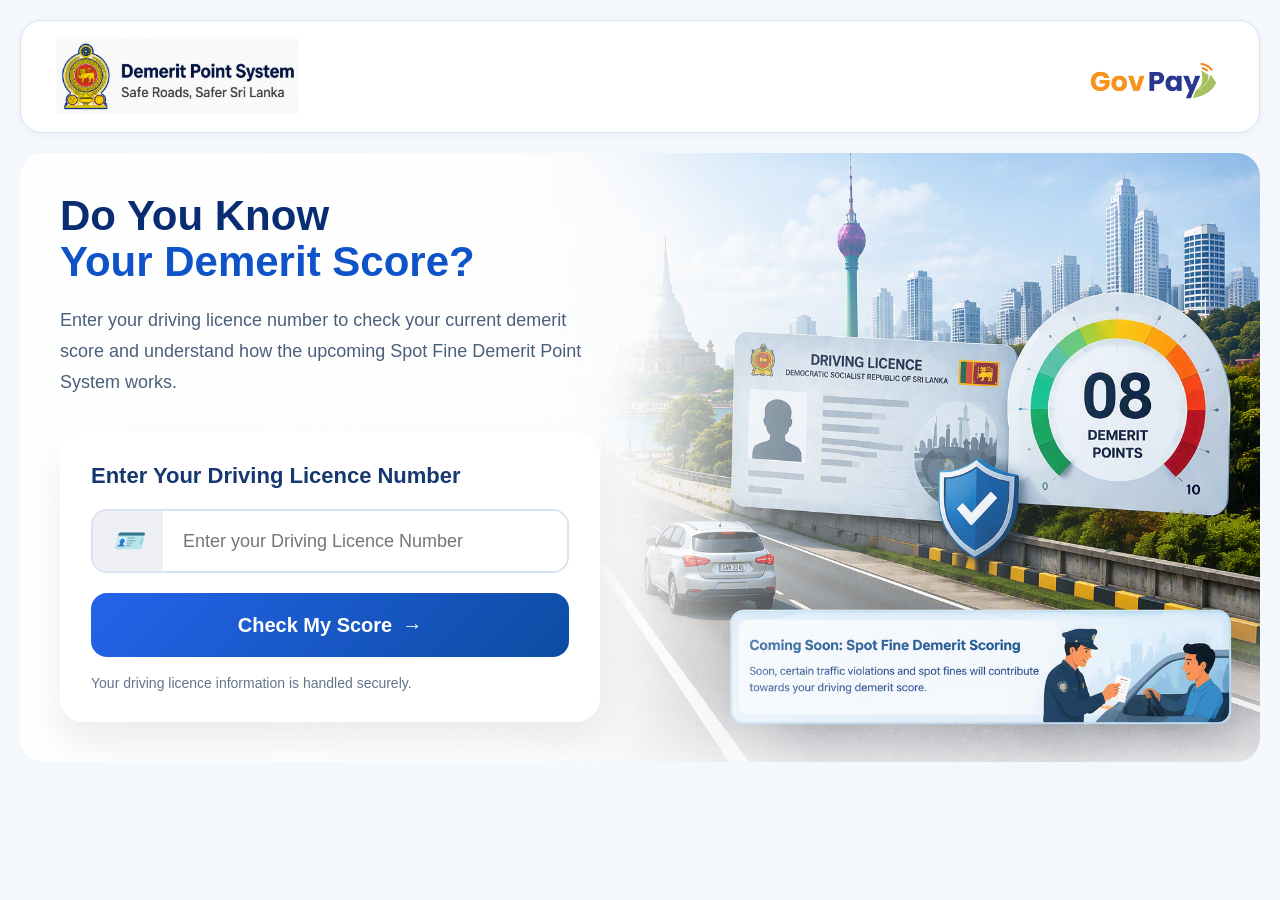
==== Index.html @ 04e5f17e "Add files via upload" ====
<!DOCTYPE html>
<html lang="en">
<head>
    <meta charset="UTF-8">
    <meta name="viewport" content="width=device-width, initial-scale=1.0">
    <title>GovPay</title>

    <link rel="stylesheet" href="govpay.css">
    <link href="select2.min.css"
          rel="stylesheet" />
</head>
<body>

    <div class="govpay-home">

        <!-- Top Branding -->
        <div class="top-brand-bar">

            <div class="brand-left">
                <img src="images/6000_testbabnk.png" alt="GovPay Logo" />
            </div>

            <div class="brand-right">
                <img src="images/govpay-logo.png" alt="GovPay Logo" />
                
            </div>

        </div>

        <!-- HERO SECTION -->
        <div class="hero-banner">

            <div class="hero-overlay"></div>

            <div class="hero-content">

                <h1>
                    Do You Know
                    <span>Your Demerit Score?</span>
                </h1>

                <p>
                    Enter your driving licence number to check your
                    current demerit score and understand how the
                    upcoming Spot Fine Demerit Point System works.
                </p>

                <div class="demerit-card">

                    <h3>
                        Enter Your Driving Licence Number
                    </h3>

                    <div class="demerit-input-wrap">

                        <div class="demerit-icon">
                            <i class="fa fa-id-card">🪪</i>
                        </div>

                        <input type="text"
                               placeholder="Enter your Driving Licence Number" 
                               id="txtDrivingLicence"
                               name="txtDrivingLicence"/>

                    </div>

                    <button class="btn-check-score">

                        Check My Score

                        <span>→</span>

                    </button>

                    <div class="secure-note">

                        <i class="fa fa-lock"></i>

                        Your driving licence information is handled securely.

                    </div>

                </div>

            </div>

        </div>


    </div>

    <!-- jQuery -->
    <script src="jquery-3.7.1.min.js"></script>

    <!-- Select2 -->
    <script src="select2.min.js"></script>

    <script>

        $(document).ready(function () {

            var fineScoreMap = {
                "1": 1,
                "2": 5,
                "3": 10,
                "4": 2,
                "5": 15,
                "6": 34,
                "7": 6,
                "8": 7,
                "9": 1,
                "10": 1,
                "11": 1,
                "12": 1
            };

            $(".btn-check-score").on("click", function () {

                var licenceNo = $("#txtDrivingLicence")
                    .val()
                    .trim();

                if (!licenceNo) {

                    alert("Please enter Driving Licence Number");

                    return;
                }

                $.getJSON("./fine.json", function (data) {

                    var records = data.filter(function (x) {

                        return (
                            (x.DrivingLicenseNo_Clean || "")
                                .trim()
                                .toUpperCase() ===
                            licenceNo
                                .trim()
                                .toUpperCase()
                        );

                    });

                    var score = 0;

                    records.forEach(function (item) {

                        var fineTypeId =
                            String(item.fineTypeID || "");

                        var fineCount =
                            parseInt(item.FineTypeCount || 0);

                        var fineScore =
                            parseInt(
                                fineScoreMap[fineTypeId] || 0
                            );

                        score +=
                            fineCount * fineScore;

                    });

                    var vehicleNo =
                        records.length > 0
                            ? records[0].VehicleNo
                            : "";

                    sessionStorage.setItem(
                        "DrivingLicenceNo",
                        licenceNo
                    );

                    sessionStorage.setItem(
                        "VehicleNo",
                        vehicleNo
                    );

                    sessionStorage.setItem(
                        "DrivingScore",
                        score
                    );

                    window.location.href =
                        "TFResult.html";

                });

            });

        });

    </script>
</body>
</html>
---- govpay.css ----
/* ===== RESET ===== */

* {
    margin: 0;
    padding: 0;
    box-sizing: border-box;
}

body {
    font-family: 'Segoe UI',sans-serif;
    background: #f4f7fb;
    color: #333;
}

.govpay-home {
    max-width: 1400px;
    margin: auto;
    padding: 20px;
}

/* ===== LOGO ===== */

.logo-section {
    text-align: center;
    margin-bottom: 5px;
}

.logo-section img {
    height: 80px;
 }

.logo-section-bank {
    text-align: center;
    margin-bottom: 10px;
}

.logo-section-bank img {
    height: 50px;
}

.top-brand-bar {
    display: flex;
    align-items: center;
    justify-content: space-between;
    padding: 18px 35px;
    margin-bottom: 20px;
    background: #ffffff;
    border: 1px solid #D9E3EF;
    border-radius: 22px;
    box-shadow: 0 2px 8px rgba(0,0,0,.04);
}

.brand-left img {
    height: 75px;
    width: auto;
    display: block;
}

.brand-right img {
    height: 55px;
    width: auto;
    display: block;
}

/* ===== SEARCH ===== */

.search-section {
    margin-bottom: 20px;
}

.search-box {
    position: relative;
}

.search-box input {
        width: 100%;
        height: 60px;
        border: 1px solid #dcdcdc;
        border-radius: 16px;
        padding: 0 55px;
        font-size: 16px;
        background: #fff;
        outline: none;
}

.search-icon {
    position: absolute;
    left: 18px;
    top: 18px;
    font-size: 18px;
}

.mic-icon {
    position: absolute;
    right: 18px;
    top: 18px;
    font-size: 18px;
}

/* ===== HERO BANNER ===== */

.hero-banner {
    position: relative;
    min-height: 580px;
    border-radius: 24px;
    overflow: hidden;
    margin-bottom: 30px;
    background-image: url('./images/demerit-background.png');
    background-repeat: no-repeat;
    background-size: 80% auto;
    background-position: right center;
}

.hero-overlay {
    position: absolute;
    top: 0;
    right: 0;
    bottom: 0;
    left: 0;
    background: linear-gradient( 90deg, rgba(255,255,255,.96) 0%, rgba(255,255,255,.92) 15%, rgba(255,255,255,.82) 30%, rgba(255,255,255,.55) 45%, rgba(255,255,255,.20) 65%, rgba(255,255,255,0) 100% );
}

.hero-content {
    position: relative;
    z-index: 10;
    width: 100%;
    max-width: 620px;
    padding: 40px;
}

    .hero-content h1 {
        margin: 0;
        font-size: 42px;
        line-height: 1.1;
        font-weight: 700;
        color: #082d72;
    }

        .hero-content h1 span {
            display: block;
            color: rgb(15, 83, 201);
        }

    .hero-content p {
        margin-top: 20px;
        margin-bottom: 35px;
        font-size: 18px;
        line-height: 1.7;
        color: #4b5f7b;
    }

.demerit-card {
    background: rgba(255,255,255,.88);
    backdrop-filter: blur(10px);
    border-radius: 24px;
    padding: 30px;
    border: 1px solid rgba(255,255,255,.70);
    box-shadow: 0 20px 40px rgba(0,0,0,.08);
}

    .demerit-card h3 {
        margin-bottom: 20px;
        color: #17376F;
        font-size: 22px;
        font-weight: 700;
    }

.demerit-input-wrap {
    display: flex;
    height: 64px;
    overflow: hidden;
    border-radius: 16px;
    border: 2px solid #d9e3ef;
    background: #fff;
    margin-bottom: 20px;
}

.demerit-icon {
    width: 70px;
    background: #eef0f5;
    color: white;
    display: flex;
    align-items: center;
    justify-content: center;
    font-size: 24px;
}

.demerit-input-wrap input {
    flex: 1;
    border: none;
    outline: none;
    padding: 0 20px;
    font-size: 18px;
}
.score-status-banner {
    display: flex;
    justify-content: space-between;
    align-items: center;
    background: #f4f8ff;
    border: 1px solid #dce8ff;
    border-radius: 24px;
    padding: 30px;
    margin-bottom: 25px;
}

.score-status-left {
    flex: 1;
}

    .score-status-left h2 {
        margin: 0;
        color: #17376F;
        font-size: 30px;
    }

    .score-status-left p {
        margin-top: 8px;
        color: #64748B;
    }

.progress-steps {
    display: flex;
    justify-content: space-between;
    position: relative;
    margin-top: 35px;
    max-width: 850px;
}

.progress-line {
    position: absolute;
    left: 10%;
    right: 10%;
    top: 25px;
    height: 3px;
    background: #d8e2f0;
    z-index: 1;
}

.step {
    position: relative;
    z-index: 2;
    text-align: center;
    width: 180px;
}

.step-icon {
    width: 50px;
    height: 50px;
    border-radius: 50%;
    background: #d1d5db;
    color: white;
    margin: auto;
    display: flex;
    align-items: center;
    justify-content: center;
    font-size: 20px;
}

.step.completed .step-icon,
.step.active .step-icon {
    background: #2563eb;
}

.step span {
    display: block;
    margin-top: 12px;
    font-size: 14px;
    font-weight: 600;
    color: #475569;
}

.score-status-right {
    width: 220px;
    text-align: center;
}

.security-icon {
    width: 120px;
    height: 120px;
    border-radius: 50%;
    border: 3px solid #d6e4ff;
    color: #0c4da2;
    font-size: 50px;
    display: flex;
    justify-content: center;
    align-items: center;
    margin: auto;
}

/* Driver Score Card */

.driving-score-card {
    text-align: center;
    background: linear-gradient( 135deg, #eef5ff, #dbeafe );
    border-radius: 20px;
    padding: 25px;
    margin-top: 20px;
}

.score-label {
    color: #64748B;
    font-size: 15px;
    margin-bottom: 10px;
}

.score-value {
    font-size: 60px;
    font-weight: 800;
    color: #0c4da2;
}

.btn-check-score {
    width: 100%;
    height: 64px;
    border: none;
    border-radius: 16px;
    cursor: pointer;
    background: linear-gradient( 135deg, #2563eb, #0c4da2 );
    color: white;
    font-size: 20px;
    font-weight: 600;
    display: flex;
    align-items: center;
    justify-content: center;
    gap: 10px;
}

    .btn-check-score:hover {
        filter: brightness(1.05);
    }

.secure-note {
    margin-top: 18px;
    font-size: 14px;
    color: #64748b;
}
.confirm-grid {
    display: grid;
    grid-template-columns: repeat(2, 1fr);
    gap: 18px;
}

.confirm-item {
    background: #f8fbff;
    border: 1px solid #dce8f8;
    border-radius: 16px;
    padding: 18px;
}

    .confirm-item label {
        display: block;
        color: #64748b;
        font-size: 13px;
        margin-bottom: 6px;
    }

    .confirm-item span {
        color: #17376f;
        font-size: 18px;
        font-weight: 700;
    }

/* ERROR */

.confirm-error {
    background: #fef2f2;
    border: 1px solid #fecaca;
    color: #dc2626;
    padding: 15px;
    border-radius: 12px;
    margin-bottom: 20px;
}

/* NOTE */

.confirm-note {
    margin-top: 25px;
    padding: 15px;
    background: #eef5ff;
    color: #17376f;
    border-radius: 12px;
    text-align: center;
    font-weight: 500;
}

.driver-score-card {
    background: #fff;
    border-radius: 24px;
    padding: 30px;
    margin-top: 25px;
    text-align: center;
    box-shadow: 0 10px 30px rgba(0,0,0,.06);
}

.score-value {
    font-size: 72px;
    font-weight: 800;
    line-height: 1;
}

.score-zone {
    margin-top: 15px;
    font-size: 26px;
    font-weight: 700;
}

.score-message {
    margin-top: 8px;
    color: #64748b;
    font-size: 16px;
}

/* BUTTONS */

.confirm-footer {
    display: flex;
    justify-content: center;
    gap: 15px;
    margin-top: 30px;
}

@media (max-width:768px) {

    .hero-banner {
        min-height: auto;
    }

    .hero-content {
        max-width: 100%;
        padding: 25px;
    }

        .hero-content h1 {
            font-size: 34px;
        }

        .hero-content p {
            font-size: 15px;
        }

    .demerit-card {
        padding: 20px;
    }
}

.hero-features {
    display: flex;
    gap: 25px;
    margin-top: 20px;
}

.feature-item {
    display: flex;
    align-items: flex-start;
    gap: 12px;
    min-width: 180px;
}

.feature-icon {
    height: 52px;
    flex-shrink: 0;
}

    .feature-icon img {
        width: 100%;
        height: 100%;
        object-fit: contain;
    }

.feature-title {
    color: #17376F;
    font-size: 18px;
    font-weight: 700;
    margin-bottom: 2px;
}

.feature-desc {
    color: #55657D;
    font-size: 13px;
    line-height: 1.4;
}

/* ===== SECTION HEADER ===== */

.section-header {
    display: flex;
    justify-content: space-between;
    align-items: center;
    margin-bottom: 20px;
}

    .section-header h2 {
        font-size: 26px;
    }

    .section-header a {
        text-decoration: none;
        color: #0057d9;
        font-weight: 600;
    }

/* ===== SERVICES ===== */

.services-section {
    margin-bottom: 40px;
}

.services-grid {
    display: grid;
    grid-template-columns: repeat(8, 1fr);
    gap: 15px;
}

.service-card {
    background: #fff;
    border-radius: 16px;
    padding: 15px;
    text-align: center;
    border: 1px solid #E5E7EB;
    cursor: pointer;
    transition: all .2s ease;
}

    .service-card.active {
        border: 2px solid #0057D9;
        background: #EEF4FF;
        box-shadow: 0 4px 15px rgba(0,87,217,.15);
    }

        .service-card.active .service-icon {
            transform: scale(1.05);
        }

    .service-card:hover {
        transform: translateY(-2px);
        box-shadow: 0 4px 12px rgba(0,0,0,.08);
    }

.service-icon {
    width: 100px;
    height: 100px;
    border-radius: 50%;
    margin: auto;
    display: flex;
    justify-content: center;
    align-items: center;
    font-size: 32px;
    overflow: hidden;
}

.service-icon img {
    width: 70px;
    height: 70px;
    object-fit: contain;
}

.blue {
    background: #eaf2ff;
}

.green {
    background: #e9fff0;
}

.purple {
    background: #f4ecff;
}

.orange {
    background: #fff1e5;
}

.red {
    background: #ffe8e8;
}

.gold {
    background: #fff8df;
}

.service-card h4 {
    margin-top: 8px;
    font-size: 13px;
    font-weight: 600;
}

.service-card p {
    display: none;
}

/* ===== POPULAR SERVICES ===== */

.popular-section {
    margin-bottom: 40px;
}

.popular-grid {
    display: grid;
    grid-template-columns: repeat(5,1fr);
    gap: 20px;
}

.popular-card {
    background: #fff;
    border-radius: 16px;
    text-align: center;
    padding: 20px;
    border: 1px solid #eee;
}

.popular-card img {
    width: 70px;
    height: 70px;
    object-fit: contain;
}

.popular-card span {
    display: block;
    margin-top: 12px;
    font-weight: 600;
}

/* ===== RECENT ===== */

.recent-section {
    margin-bottom: 40px;
}

.recent-list {
    display: flex;
    gap: 15px;
    flex-wrap: wrap;
}

.recent-item {
    background: white;
    padding: 14px 20px;
    border-radius: 50px;
    border: 1px solid #ddd;
}

.filter-section {
    margin: 25px 0;
}

.filter-grid {
    display: grid;
    grid-template-columns: 1fr 1fr;
    gap: 15px;
}

.filter-item label {
    display: block;
    margin-bottom: 8px;
    font-weight: 600;
    color: #444;
}

.gov-select {
    width: 100%;
}

.select2-container .select2-selection--single {
    height: 50px !important;
    border-radius: 12px !important;
    border: 1px solid #ddd !important;
}

.select2-container--default
.select2-selection--single
.select2-selection__rendered {
    line-height: 50px !important;
}

.select2-container--default
.select2-selection--single
.select2-selection__arrow {
    height: 50px !important;
}

.action-section {
    margin-top: 20px;
    text-align: center;
}

.btn-continue {
    min-width: 220px;
    height: 52px;
    border: none;
    border-radius: 14px;
    background: linear-gradient(135deg,#0047AB,#283891);
    color: #fff;
    font-size: 16px;
    font-weight: 600;
    cursor: pointer;
    transition: .2s;
}

    .btn-continue:hover {
        background: #0047AB;
    }

    .btn-continue:active {
        transform: scale(.98);
    }

.btn-cancel {
    min-width: 140px;
    height: 50px;
    border: 1px solid #D1D5DB;
    border-radius: 12px;
    background: #F3F4F6;
    color: #374151;
    font-size: 15px;
    font-weight: 600;
    cursor: pointer;
}

    .btn-cancel:hover {
        background: #E5E7EB;
    }

/* ===== TABLET ===== */

@media(max-width:1024px) {

    .services-grid {
        grid-template-columns: repeat(6, 1fr);
    }

    .popular-grid {
        grid-template-columns: repeat(3,1fr);
    }
}

@media (min-width:769px) and (max-width:1024px) {

    .hero-banner {
        min-height: 500px;
        background-size: 100% auto;
        background-position: right center;
    }

    .hero-content {
        max-width: 500px;
        padding: 35px;
    }

        .hero-content h1 {
            font-size: 36px;
        }

        .hero-content p {
            font-size: 16px;
        }
}

/* ===== MOBILE ===== */

@media(max-width:768px) {

    .filter-grid {
        grid-template-columns: 1fr;
        gap: 10px;
    }

    .select2-container
    .select2-selection--single {
        height: 45px !important;
    }

    .select2-container--default
    .select2-selection--single
    .select2-selection__rendered {
        line-height: 45px !important;
        font-size: 14px;
    }
    .btn-cancel, .btn-continue {
        width: 100%;
        height: 48px;
        border-radius: 12px;
    }
    .logo-section img {
        height: 60px;
    }
    .logo-section-bank img {
        height: 30px;
    }
    .score-status-banner {
        flex-direction: column;
        gap: 20px;
        padding: 20px;
    }

    .progress-steps {
        flex-direction: column;
        gap: 15px;
    }

    .progress-line {
        display: none;
    }

    .score-status-right {
        width: 100%;
    }

    .score-value {
        font-size: 42px;
    }

    .hero-banner {
        min-height: 520px;
        background-size: cover;
        background-position: 65% center;
    }

    .hero-overlay {
        background: linear-gradient( 180deg, rgba(255,255,255,.96) 0%, rgba(255,255,255,.90) 35%, rgba(255,255,255,.70) 60%, rgba(255,255,255,.20) 100% );
    }

    .hero-content {
        max-width: 100%;
        width: 100%;
        padding: 25px;
    }

        .hero-content h1 {
            font-size: 30px;
            line-height: 1.2;
        }

        .hero-content p {
            font-size: 14px;
            line-height: 1.6;
            margin-bottom: 20px;
        }

    .demerit-card {
        padding: 20px;
        border-radius: 18px;
    }

        .demerit-card h3 {
            font-size: 18px;
            margin-bottom: 15px;
        }

    .demerit-input-wrap {
        height: 55px;
    }

    .demerit-icon {
        width: 55px;
        font-size: 18px;
    }

    .demerit-input-wrap input {
        font-size: 14px;
        padding: 0 14px;
    }

    .btn-check-score {
        height: 55px;
        font-size: 16px;
    }

    .secure-note {
        font-size: 12px;
    }

    /* SERVICES */

    .services-grid {
        grid-template-columns: repeat(4, 1fr);
        gap: 10px;
    }

    .service-card {
        padding: 10px 5px;
    }

    .service-icon {
        width: 60px;
        height: 60px;
    }

        .service-icon img {
            width: 40px;
            height: 40px;
        }

    .service-card h4 {
        font-size: 11px;
        line-height: 1.2;
    }

    .service-card p {
        display: none;
    }

    /* POPULAR */

    .popular-grid {
        grid-template-columns: repeat(4,1fr);
        gap: 10px;
    }

    .popular-card {
        padding: 10px 5px;
    }

        .popular-card img {
            width: 40px;
            height: 40px;
        }

        .popular-card span {
            font-size: 11px;
            margin-top: 5px;
            display: block;
        }

    .section-header h2 {
        font-size: 20px;
    }

    .hero-features {
        gap: 10px;
        margin-top: 12px;
    }

    .feature-item {
        min-width: auto;
        flex: 1;
    }

    .feature-icon {
        height: 28px;
    }

    .feature-title {
        font-size: 11px;
    }

    .feature-desc {
        display: none;
    }
    .top-brand-bar {
        padding: 12px 15px;
        border-radius: 16px;
    }

    .brand-left img {
        height: 45px;
    }

    .brand-right img {
        height: 35px;
    }
}
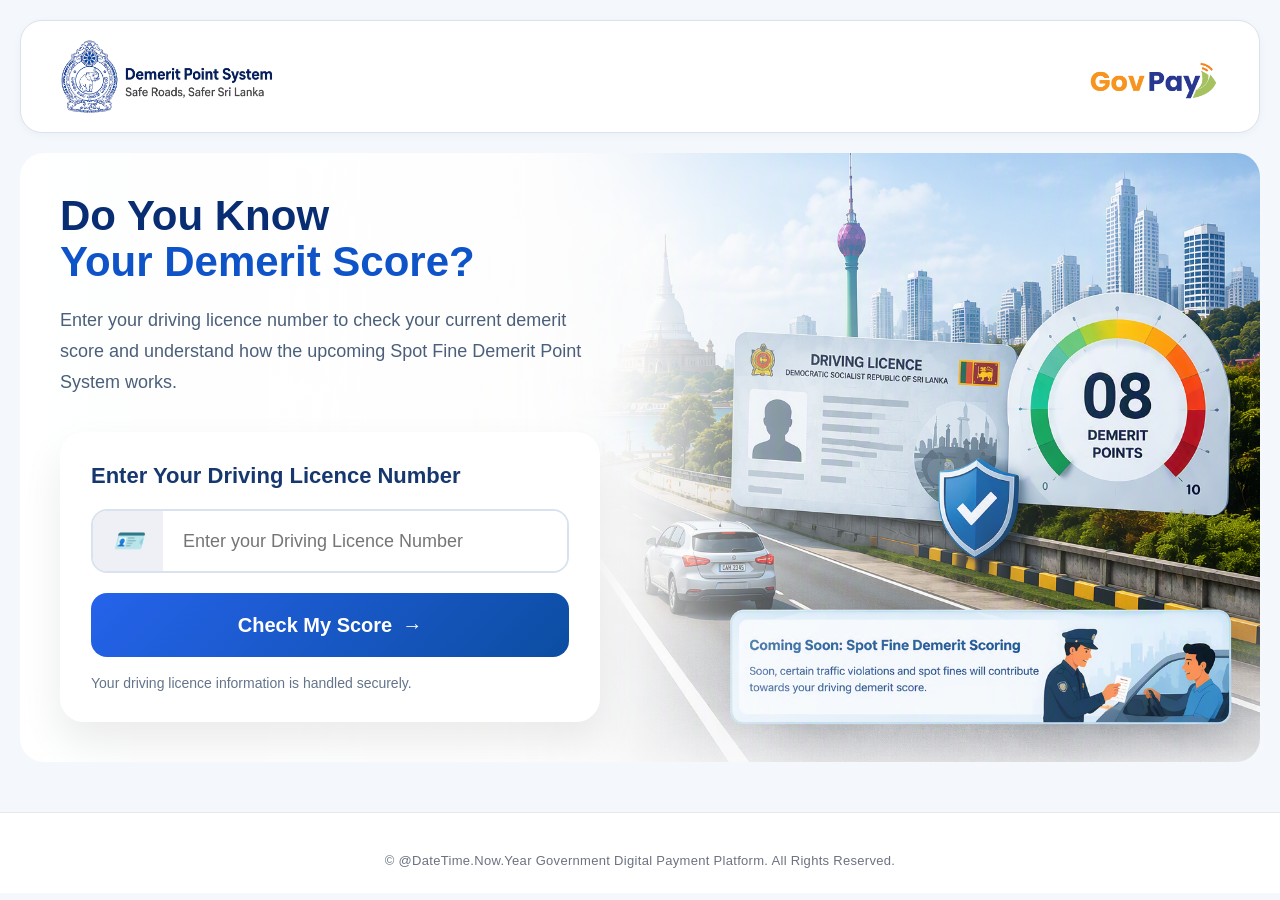
==== commit 6ef814da: "Add files via upload" ====
--- a/Index.html
+++ b/Index.html
@@ -22,7 +22,7 @@
 
             <div class="brand-right">
                 <img src="images/govpay-logo.png" alt="GovPay Logo" />
-                
+
             </div>
 
         </div>
@@ -58,9 +58,9 @@
                         </div>
 
                         <input type="text"
-                               placeholder="Enter your Driving Licence Number" 
+                               placeholder="Enter your Driving Licence Number"
                                id="txtDrivingLicence"
-                               name="txtDrivingLicence"/>
+                               name="txtDrivingLicence" />
 
                     </div>
 
@@ -88,6 +88,23 @@
 
 
     </div>
+
+    <footer class="govpay-footer">
+
+        <div class="footer-logos">
+
+            <img src="images/foot_logo.png" width="10%" alt="">
+
+        </div>
+
+        <div class="footer-copyright">
+
+            © @DateTime.Now.Year Government Digital Payment Platform.
+            All Rights Reserved.
+
+        </div>
+
+    </footer>
 
     <!-- jQuery -->
     <script src="jquery-3.7.1.min.js"></script>
--- a/govpay.css
+++ b/govpay.css
@@ -61,7 +61,157 @@
     width: auto;
     display: block;
 }
-
+.service-logo img {
+    width: 120px;
+    height: auto;
+}
+
+.service-hero-content {
+    width: 55%;
+    position: relative;
+    z-index: 2;
+}
+.service-hero:before {
+    content: "";
+    position: absolute;
+    left: 0;
+    right: 0;
+    top: 0;
+    height: 8px;
+    background: linear-gradient( 90deg, #0047AB, #0D6EFD );
+}
+.service-hero {
+    position: relative;
+    display: flex;
+    align-items: center;
+    gap: 30px;
+    min-height: 180px;
+    padding: 30px;
+    margin-bottom: 25px;
+    border-radius: 22px;
+    overflow: hidden;
+    background: linear-gradient( 135deg, #ffffff 0%, #f8fbff 50%, #eef5ff 100% );
+    border: 1px solid #d9e6f8;
+    box-shadow: 0 3px 12px rgba(0,0,0,.04);
+}
+.service-header h1 {
+    margin: 0;
+    color: #10306F;
+    font-size: 54px;
+    font-weight: 800;
+    line-height: 1.1;
+}
+.page-status {
+    display: flex;
+    align-items: center;
+    gap: 18px;
+    margin-bottom: 25px;
+}
+
+.page-status-icon {
+    width: 60px;
+    height: 60px;
+    border-radius: 50%;
+    background: #ecfdf5;
+    color: #16a34a;
+    display: flex;
+    align-items: center;
+    justify-content: center;
+    font-size: 28px;
+    font-weight: bold;
+    flex-shrink: 0;
+}
+
+.page-status-content h2 {
+    margin: 0;
+    color: #17376F;
+    font-size: 28px;
+    font-weight: 700;
+}
+
+.page-status-content p {
+    margin: 5px 0 0;
+    color: #64748B;
+    font-size: 14px;
+}
+.service-type {
+    display: flex;
+    align-items: center;
+    gap: 18px;
+    margin: 12px 0 18px;
+}
+.govpay-footer {
+    padding: 25px;
+    background: #ffffff;
+    border-top: 1px solid #e5e7eb;
+    text-align: center;
+}
+
+.footer-logos {
+    display: flex;
+    justify-content: center;
+    align-items: center;
+    margin-bottom: 15px;
+}
+
+    .footer-logos img {
+        max-width: 100%;
+        width: 300px;
+        height: auto;
+        object-fit: contain;
+    }
+
+.footer-copyright {
+    color: #6b7280;
+    font-size: 13px;
+    font-weight: 500;
+    letter-spacing: .3px;
+}
+
+    .service-type span {
+        width: 55px;
+        height: 2px;
+        background: #E59B2A;
+    }
+
+    .service-type h2 {
+        margin: 0;
+        color: #0f53c9;
+        font-size: 20px;
+        font-weight: 700;
+    }
+
+.service-tags {
+    color: #10306F;
+    font-weight: 700;
+    font-size: 18px;
+    margin-bottom: 8px;
+}
+    .service-hero h1 {
+        margin: 0;
+        font-size: 32px;
+        font-weight: 700;
+        color: #10306F;
+    }
+.service-header h1 {
+    font-size: 20px;
+}
+
+.service-type h2 {
+    font-size: 14px;
+}
+
+.service-type span {
+    width: 25px;
+}
+
+.service-tags {
+    font-size: 13px;
+}
+
+.service-header p {
+    font-size: 12px;
+}
 /* ===== SEARCH ===== */
 
 .search-section {
